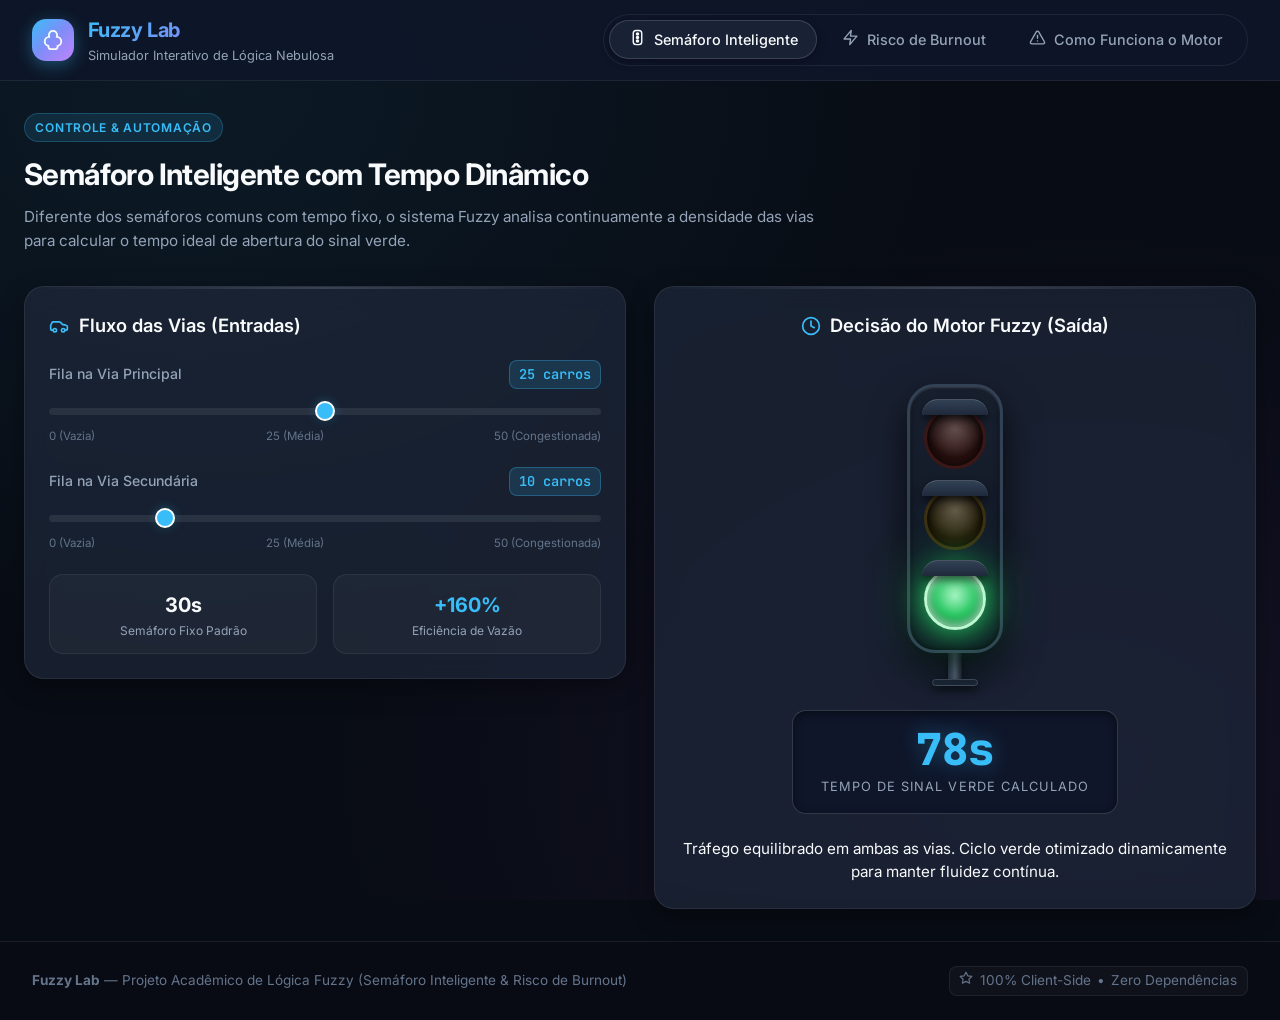
==== index.html @ ca307d5a "feat(fuzzy-engine): implement interactive fuzzy logic system with traffic control and burnout assess" ====
<!DOCTYPE html>
<html lang="pt-BR">
<head>
  <meta charset="UTF-8">
  <meta name="viewport" content="width=device-width, initial-scale=1.0">
  <title>Fuzzy Lab - Sistema Interativo de Lógica Nebulosa</title>
  <meta name="description" content="Laboratório interativo de Lógica Fuzzy aplicando inferência de Mamdani e Centróide em Semáforo Inteligente e Detector de Burnout.">
  <link rel="preconnect" href="https://fonts.googleapis.com">
  <link rel="preconnect" href="https://fonts.gstatic.com" crossorigin>
  <link href="https://fonts.googleapis.com/css2?family=Inter:wght@400;500;600;700;800&family=JetBrains+Mono:wght@500;700&display=swap" rel="stylesheet">
  <link rel="stylesheet" href="css/variables.css">
  <link rel="stylesheet" href="css/base.css">
  <link rel="stylesheet" href="css/components.css">
</head>
<body>
  <!-- Cabeçalho Principal -->
  <header class="app-header">
    <div class="header-container">
      <div class="brand-wrapper">
        <div class="brand-icon" aria-hidden="true">
          <svg width="22" height="22" viewBox="0 0 24 24" fill="none" stroke="currentColor" stroke-width="2" stroke-linecap="round" stroke-linejoin="round">
            <path d="M12 2a4.5 4.5 0 0 0-4.5 4.5c0 .76.19 1.48.52 2.11A5 5 0 0 0 3 13.5a5 5 0 0 0 4 4.9v.6a3 3 0 0 0 3 3h4a3 3 0 0 0 3-3v-.6a5 5 0 0 0 4-4.9 5 5 0 0 0-5.02-4.89c.33-.63.52-1.35.52-2.11A4.5 4.5 0 0 0 12 2z"/>
          </svg>
        </div>
        <div>
          <h1 class="brand-title">Fuzzy Lab</h1>
          <span class="brand-subtitle">Simulador Interativo de Lógica Nebulosa</span>
        </div>
      </div>
      <nav class="nav-tabs" aria-label="Navegação dos Módulos">
        <button class="tab-button active" id="tab-traffic" data-target="view-traffic" type="button">
          <span class="tab-icon">
            <svg width="17" height="17" viewBox="0 0 24 24" fill="none" stroke="currentColor" stroke-width="2" stroke-linecap="round" stroke-linejoin="round">
              <rect x="6" y="2" width="12" height="20" rx="4"/>
              <circle cx="12" cy="7" r="1.5" fill="currentColor"/>
              <circle cx="12" cy="12" r="1.5" fill="currentColor"/>
              <circle cx="12" cy="17" r="1.5" fill="currentColor"/>
            </svg>
          </span>
          Semáforo Inteligente
        </button>
        <button class="tab-button" id="tab-burnout" data-target="view-burnout" type="button">
          <span class="tab-icon">
            <svg width="17" height="17" viewBox="0 0 24 24" fill="none" stroke="currentColor" stroke-width="2" stroke-linecap="round" stroke-linejoin="round">
              <polygon points="13 2 3 14 12 14 11 22 21 10 12 10 13 2"/>
            </svg>
          </span>
          Risco de Burnout
        </button>
        <button class="tab-button" id="tab-explain" data-target="view-explain" type="button">
          <span class="tab-icon">
            <svg width="17" height="17" viewBox="0 0 24 24" fill="none" stroke="currentColor" stroke-width="2" stroke-linecap="round" stroke-linejoin="round">
              <path d="m21.73 18-8-14a2 2 0 0 0-3.48 0l-8 14A2 2 0 0 0 4 21h16a2 2 0 0 0 1.73-3Z"/>
              <path d="M12 9v4"/>
              <path d="M12 17h.01"/>
            </svg>
          </span>
          Como Funciona o Motor
        </button>
      </nav>
    </div>
  </header>

  <!-- Conteúdo Principal -->
  <main class="app-main">
    <!-- MÓDULO 1: SEMÁFORO INTELIGENTE -->
    <section class="module-view active" id="view-traffic" aria-labelledby="title-traffic">
      <header class="module-header">
        <span class="module-tag tag-control">Controle & Automação</span>
        <h2 class="module-title" id="title-traffic">Semáforo Inteligente com Tempo Dinâmico</h2>
        <p class="module-desc">
          Diferente dos semáforos comuns com tempo fixo, o sistema Fuzzy analisa continuamente a densidade das vias para calcular o tempo ideal de abertura do sinal verde.
        </p>
      </header>

      <div class="module-grid">
        <!-- Controles de Entrada -->
        <article class="panel-card">
          <h3 class="panel-title">
            <svg class="panel-title-icon" width="20" height="20" viewBox="0 0 24 24" fill="none" stroke="currentColor" stroke-width="2" stroke-linecap="round" stroke-linejoin="round">
              <path d="M19 17h2c.6 0 1-.4 1-1v-3c0-.9-.7-1.7-1.5-1.9C18.7 10.6 16 10 16 10s-1.3-1.4-2.2-2.3c-.5-.4-1.1-.7-1.8-.7H5c-.6 0-1.1.4-1.4.9l-1.4 2.9C2.1 11.2 2 11.6 2 12v4c0 .6.4 1 1 1h2"/>
              <circle cx="7" cy="17" r="2"/>
              <circle cx="17" cy="17" r="2"/>
            </svg>
            Fluxo das Vias (Entradas)
          </h3>
          
          <div class="control-group">
            <div class="control-header">
              <label for="traffic-main-input" class="control-label">Fila na Via Principal</label>
              <span class="control-value-badge" id="traffic-main-val">25 carros</span>
            </div>
            <input type="range" id="traffic-main-input" class="slider-input" min="0" max="50" value="25">
            <div class="slider-ticks">
              <span>0 (Vazia)</span>
              <span>25 (Média)</span>
              <span>50 (Congestionada)</span>
            </div>
          </div>

          <div class="control-group">
            <div class="control-header">
              <label for="traffic-sec-input" class="control-label">Fila na Via Secundária</label>
              <span class="control-value-badge" id="traffic-sec-val">10 carros</span>
            </div>
            <input type="range" id="traffic-sec-input" class="slider-input" min="0" max="50" value="10">
            <div class="slider-ticks">
              <span>0 (Vazia)</span>
              <span>25 (Média)</span>
              <span>50 (Congestionada)</span>
            </div>
          </div>

          <div class="comparison-grid">
            <div class="metric-pill">
              <div class="metric-num" id="metric-fixed-time">30s</div>
              <div class="metric-sub">Semáforo Fixo Padrão</div>
            </div>
            <div class="metric-pill">
              <div class="metric-num" id="metric-diff-percent">+50%</div>
              <div class="metric-sub">Eficiência de Vazão</div>
            </div>
          </div>
        </article>

        <!-- Saída Visual & Semáforo -->
        <article class="panel-card traffic-display-card">
          <h3 class="panel-title">
            <svg class="panel-title-icon" width="20" height="20" viewBox="0 0 24 24" fill="none" stroke="currentColor" stroke-width="2" stroke-linecap="round" stroke-linejoin="round">
              <circle cx="12" cy="12" r="10"/>
              <polyline points="12 6 12 12 16 14"/>
            </svg>
            Decisão do Motor Fuzzy (Saída)
          </h3>

          <div class="traffic-assembly" aria-label="Semáforo em funcionamento">
            <div class="traffic-housing">
              <div class="light-slot">
                <div class="light-visor"></div>
                <div class="traffic-light red" id="light-red"></div>
              </div>
              <div class="light-slot">
                <div class="light-visor"></div>
                <div class="traffic-light yellow" id="light-yellow"></div>
              </div>
              <div class="light-slot">
                <div class="light-visor"></div>
                <div class="traffic-light green active" id="light-green"></div>
              </div>
            </div>
            <div class="traffic-pole"></div>
            <div class="traffic-base"></div>
          </div>

          <div class="countdown-box">
            <div class="countdown-val" id="traffic-green-time">45s</div>
            <div class="countdown-label">Tempo de Sinal Verde Calculado</div>
          </div>

          <p class="diag-body" id="traffic-status-desc">
            Via principal com fluxo moderado e secundária fluindo bem. Sinal verde ajustado para vazão contínua.
          </p>
        </article>
      </div>
    </section>

    <!-- MÓDULO 2: DETECTOR DE BURNOUT -->
    <section class="module-view" id="view-burnout" aria-labelledby="title-burnout">
      <header class="module-header">
        <span class="module-tag tag-decision">Sistemas Especialistas & Decisão</span>
        <h2 class="module-title" id="title-burnout">Detector de Sobrecarga e Risco de Burnout</h2>
        <p class="module-desc">
          Avalia a rotina do estudante ou desenvolvedor combinando sono, acúmulo de prazos e exposição a telas para inferir o nível subjetivo de estresse cognitivo.
        </p>
      </header>

      <div class="module-grid">
        <!-- Entradas do Usuário -->
        <article class="panel-card">
          <h3 class="panel-title">
            <svg class="panel-title-icon" width="20" height="20" viewBox="0 0 24 24" fill="none" stroke="currentColor" stroke-width="2" stroke-linecap="round" stroke-linejoin="round">
              <line x1="18" y1="20" x2="18" y2="10"/>
              <line x1="12" y1="20" x2="12" y2="4"/>
              <line x1="6" y1="20" x2="6" y2="14"/>
            </svg>
            Variáveis da Rotina (Entradas)
          </h3>

          <div class="control-group">
            <div class="control-header">
              <label for="burnout-sleep-input" class="control-label">Horas de Sono na Noite Anterior</label>
              <span class="control-value-badge" id="burnout-sleep-val">6.0h</span>
            </div>
            <input type="range" id="burnout-sleep-input" class="slider-input" min="0" max="12" step="0.5" value="6">
            <div class="slider-ticks">
              <span>0h (Crítico)</span>
              <span>7h (Ideal)</span>
              <span>12h (Excessivo)</span>
            </div>
          </div>

          <div class="control-group">
            <div class="control-header">
              <label for="burnout-tasks-input" class="control-label">Prazos e Entregas nos Próximos Dias</label>
              <span class="control-value-badge" id="burnout-tasks-val">4 tarefas</span>
            </div>
            <input type="range" id="burnout-tasks-input" class="slider-input" min="0" max="10" step="1" value="4">
            <div class="slider-ticks">
              <span>0 (Tranquilo)</span>
              <span>5 (Moderado)</span>
              <span>10 (Caótico)</span>
            </div>
          </div>

          <div class="control-group">
            <div class="control-header">
              <label for="burnout-screen-input" class="control-label">Horas de Tela / Estudo Contínuo Hoje</label>
              <span class="control-value-badge" id="burnout-screen-val">8.0h</span>
            </div>
            <input type="range" id="burnout-screen-input" class="slider-input" min="0" max="14" step="0.5" value="8">
            <div class="slider-ticks">
              <span>0h (Leve)</span>
              <span>7h (Normal)</span>
              <span>14h (Extremo)</span>
            </div>
          </div>
        </article>

        <!-- Medidor em Arco e Diagnóstico -->
        <article class="panel-card">
          <h3 class="panel-title">
            <svg class="panel-title-icon" width="20" height="20" viewBox="0 0 24 24" fill="none" stroke="currentColor" stroke-width="2" stroke-linecap="round" stroke-linejoin="round">
              <polygon points="13 2 3 14 12 14 11 22 21 10 12 10 13 2"/>
            </svg>
            Nível de Risco Calculado (Saída)
          </h3>

          <div class="gauge-wrapper">
            <svg class="gauge-svg" viewBox="0 0 200 120">
              <defs>
                <linearGradient id="gaugeGradient" x1="0%" y1="0%" x2="100%" y2="0%">
                  <stop offset="0%" stop-color="#10b981" />
                  <stop offset="50%" stop-color="#f59e0b" />
                  <stop offset="100%" stop-color="#ef4444" />
                </linearGradient>
              </defs>
              <path class="gauge-meter-path" d="M 20 100 A 80 80 0 0 1 180 100" />
              <path class="gauge-progress-path" id="gauge-progress" d="M 20 100 A 80 80 0 0 1 180 100" stroke-dasharray="251.2" stroke-dashoffset="125.6" />
            </svg>
            <div class="gauge-readout">
              <div class="gauge-percent" id="burnout-percent">50%</div>
              <span class="gauge-status-badge status-med" id="burnout-badge">Moderado</span>
            </div>
          </div>

          <div class="diag-card">
            <h4 class="diag-title">
              <svg class="diag-title-icon" width="17" height="17" viewBox="0 0 24 24" fill="none" stroke="currentColor" stroke-width="2" stroke-linecap="round" stroke-linejoin="round">
                <path d="M15 14c.2-1 .7-1.7 1.5-2.5 1-.9 1.5-2.2 1.5-3.5A6 6 0 0 0 6 8c0 1 .2 2.2 1.5 3.5.7.7 1.3 1.5 1.5 2.5"/>
                <path d="M9 18h6"/>
                <path d="M10 22h4"/>
              </svg>
              Diagnóstico do Sistema
            </h4>
            <p class="diag-body" id="burnout-advice">
              Você está em um nível moderado de esforço. As horas de tela começam a pesar sobre a noite de sono. Faça pausas ativas de 10 minutos a cada hora.
            </p>
          </div>
        </article>
      </div>
    </section>

    <!-- MÓDULO 3: COMO FUNCIONA O MOTOR FUZZY -->
    <section class="module-view" id="view-explain" aria-labelledby="title-explain">
      <header class="module-header">
        <span class="module-tag tag-edu">Fundamentos Teóricos</span>
        <h2 class="module-title" id="title-explain">Por Dentro da Inferência Nebulosa</h2>
        <p class="module-desc">
          Visualize a matemática acontecendo: como valores numéricos são convertidos em graus de pertinência (Fuzzificação), passam pelas regras de Mamdani e geram a decisão por Centróide.
        </p>
      </header>

      <div class="module-grid">
        <!-- Gráficos de Pertinência -->
        <article class="panel-card">
          <h3 class="panel-title">
            <svg class="panel-title-icon" width="20" height="20" viewBox="0 0 24 24" fill="none" stroke="currentColor" stroke-width="2" stroke-linecap="round" stroke-linejoin="round">
              <path d="m3 3 7 7 4-4 7 7"/>
              <path d="M14 6h7v7"/>
            </svg>
            Curvas de Pertinência em Tempo Real
          </h3>
          <div class="canvas-wrapper">
            <canvas id="canvas-membership" width="500" height="220"></canvas>
          </div>
          <p class="metric-sub">
            A linha vertical móvel indica o valor exato selecionado e como ele ativa simultaneamente múltiplos conjuntos fuzzy com diferentes intensidades.
          </p>
        </article>

        <!-- Regras Ativas -->
        <article class="panel-card">
          <h3 class="panel-title">
            <svg class="panel-title-icon" width="20" height="20" viewBox="0 0 24 24" fill="none" stroke="currentColor" stroke-width="2" stroke-linecap="round" stroke-linejoin="round">
              <path d="M16 4h2a2 2 0 0 1 2 2v14a2 2 0 0 1-2 2H6a2 2 0 0 1-2-2V6a2 2 0 0 1 2-2h2"/>
              <rect x="8" y="2" width="8" height="4" rx="1" ry="1"/>
              <path d="m9 14 2 2 4-4"/>
            </svg>
            Inspetor de Regras de Mamdani
          </h3>
          <div class="rules-list" id="active-rules-container">
            <!-- Injetado dinamicamente via JS -->
          </div>
        </article>
      </div>
    </section>
  </main>

  <!-- Rodapé -->
  <footer class="app-footer">
    <div class="footer-content">
      <div>
        <strong>Fuzzy Lab</strong> — Projeto Acadêmico de Lógica Fuzzy (Semáforo Inteligente & Risco de Burnout)
      </div>
      <div class="footer-badge">
        <span class="footer-icon">
          <svg width="14" height="14" viewBox="0 0 24 24" fill="none" stroke="currentColor" stroke-width="2" stroke-linecap="round" stroke-linejoin="round">
            <polygon points="12 2 15.09 8.26 22 9.27 17 14.14 18.18 21.02 12 17.77 5.82 21.02 7 14.14 2 9.27 8.91 8.26 12 2"/>
          </svg>
        </span>
        <span>100% Client-Side</span>
        <span>•</span>
        <span>Zero Dependências</span>
      </div>
    </div>
  </footer>

  <!-- Scripts (100% offline & zero-CORS compatible) -->
  <script src="js/bundle.js"></script>
</body>
</html>
---- css/variables.css ----
/* ==========================================================================
   Fuzzy Lab Web - Design Tokens & Variables
   ========================================================================== */

:root {
  /* Color Palette - Premium Dark Theme */
  --bg-app: #080c14;
  --bg-surface: #0f172a;
  --bg-surface-elevated: rgba(30, 41, 59, 0.7);
  --bg-surface-hover: rgba(51, 65, 85, 0.75);
  --bg-glass: rgba(15, 23, 42, 0.85);

  /* Borders & Dividers */
  --border-subtle: rgba(255, 255, 255, 0.07);
  --border-medium: rgba(255, 255, 255, 0.15);
  --border-focus: #38bdf8;

  /* Typography Colors */
  --text-main: #f8fafc;
  --text-muted: #94a3b8;
  --text-dim: #64748b;
  --text-inverse: #020617;

  /* Accent & Status Colors */
  --color-primary: #38bdf8;
  --color-primary-glow: rgba(56, 189, 248, 0.35);
  --color-success: #10b981;
  --color-success-glow: rgba(16, 185, 129, 0.35);
  --color-warning: #f59e0b;
  --color-warning-glow: rgba(245, 158, 11, 0.35);
  --color-danger: #ef4444;
  --color-danger-glow: rgba(239, 68, 68, 0.35);
  --color-purple: #a855f7;
  --color-purple-glow: rgba(168, 85, 247, 0.35);

  /* Gradients */
  --gradient-brand: linear-gradient(135deg, #38bdf8 0%, #818cf8 50%, #c084fc 100%);
  --gradient-card: linear-gradient(145deg, rgba(30, 41, 59, 0.6) 0%, rgba(15, 23, 42, 0.8) 100%);
  --gradient-traffic-green: radial-gradient(circle, #22c55e 20%, #15803d 80%);
  --gradient-traffic-yellow: radial-gradient(circle, #eab308 20%, #a16207 80%);
  --gradient-traffic-red: radial-gradient(circle, #ef4444 20%, #b91c1c 80%);

  /* Shadows */
  --shadow-sm: 0 2px 8px rgba(0, 0, 0, 0.25);
  --shadow-md: 0 8px 24px rgba(0, 0, 0, 0.35);
  --shadow-lg: 0 16px 40px rgba(0, 0, 0, 0.5);
  --shadow-glow: 0 0 24px var(--color-primary-glow);

  /* Typography */
  --font-family: 'Inter', -apple-system, BlinkMacSystemFont, 'Segoe UI', Roboto, sans-serif;
  --font-mono: 'JetBrains Mono', 'Fira Code', monospace;

  /* Sizing & Spacing */
  --radius-sm: 8px;
  --radius-md: 14px;
  --radius-lg: 20px;
  --radius-full: 9999px;
  --transition-fast: 0.18s cubic-bezier(0.4, 0, 0.2, 1);
  --transition-smooth: 0.3s cubic-bezier(0.16, 1, 0.3, 1);
}
---- css/base.css ----
/* ==========================================================================
   Fuzzy Lab Web - Base & Layout Styles
   ========================================================================== */

*, *::before, *::after {
  box-sizing: border-box;
  margin: 0;
  padding: 0;
}

html {
  font-size: 16px;
  scroll-behavior: smooth;
  color-scheme: dark;
}

body {
  font-family: var(--font-family);
  background-color: var(--bg-app);
  color: var(--text-main);
  line-height: 1.6;
  min-height: 100vh;
  display: flex;
  flex-direction: column;
  background-image: 
    radial-gradient(at 15% 10%, rgba(56, 189, 248, 0.08) 0px, transparent 50%),
    radial-gradient(at 85% 85%, rgba(168, 85, 247, 0.08) 0px, transparent 50%);
  background-attachment: fixed;
}

/* Header & Brand */
.app-header {
  border-bottom: 1px solid var(--border-subtle);
  background: var(--bg-glass);
  backdrop-filter: blur(16px);
  position: sticky;
  top: 0;
  z-index: 100;
  padding: 0.85rem 2rem;
}

.header-container {
  max-width: 1280px;
  margin: 0 auto;
  display: flex;
  align-items: center;
  justify-content: space-between;
  flex-wrap: wrap;
  gap: 1rem;
}

.brand-wrapper {
  display: flex;
  align-items: center;
  gap: 0.85rem;
}

.brand-icon {
  width: 42px;
  height: 42px;
  border-radius: var(--radius-md);
  background: var(--gradient-brand);
  display: grid;
  place-items: center;
  font-size: 1.35rem;
  box-shadow: 0 4px 16px var(--color-primary-glow);
}

.brand-title {
  font-size: 1.25rem;
  font-weight: 700;
  letter-spacing: -0.02em;
  background: var(--gradient-brand);
  -webkit-background-clip: text;
  -webkit-text-fill-color: transparent;
}

.brand-subtitle {
  font-size: 0.8rem;
  color: var(--text-muted);
  display: block;
}

/* Navigation Tabs */
.nav-tabs {
  display: flex;
  gap: 0.4rem;
  background: rgba(15, 23, 42, 0.6);
  padding: 0.35rem;
  border-radius: var(--radius-full);
  border: 1px solid var(--border-subtle);
}

.tab-button {
  background: transparent;
  border: none;
  color: var(--text-muted);
  font-family: var(--font-family);
  font-size: 0.9rem;
  font-weight: 500;
  padding: 0.5rem 1.15rem;
  border-radius: var(--radius-full);
  cursor: pointer;
  display: flex;
  align-items: center;
  gap: 0.5rem;
  transition: all var(--transition-fast);
}

.tab-button:hover {
  color: var(--text-main);
  background: rgba(255, 255, 255, 0.05);
}

.tab-button.active {
  color: var(--text-main);
  background: var(--bg-surface-elevated);
  box-shadow: 0 2px 10px rgba(0, 0, 0, 0.3);
  border: 1px solid var(--border-medium);
}

.tab-icon {
  font-size: 1.05rem;
}

/* Main Container & Module Views */
.app-main {
  flex: 1;
  max-width: 1280px;
  width: 100%;
  margin: 0 auto;
  padding: 2rem 1.5rem;
}

.module-view {
  display: none;
  animation: fadeIn 0.35s ease-in-out;
}

.module-view.active {
  display: block;
}

@keyframes fadeIn {
  from { opacity: 0; transform: translateY(6px); }
  to { opacity: 1; transform: translateY(0); }
}

/* Section Headers */
.module-header {
  margin-bottom: 2rem;
  text-align: left;
}

.module-tag {
  display: inline-flex;
  align-items: center;
  gap: 0.35rem;
  font-size: 0.75rem;
  font-weight: 600;
  text-transform: uppercase;
  letter-spacing: 0.06em;
  padding: 0.25rem 0.65rem;
  border-radius: var(--radius-full);
  margin-bottom: 0.6rem;
}

.tag-control {
  background: rgba(56, 189, 248, 0.12);
  color: var(--color-primary);
  border: 1px solid rgba(56, 189, 248, 0.25);
}

.tag-decision {
  background: rgba(168, 85, 247, 0.12);
  color: var(--color-purple);
  border: 1px solid rgba(168, 85, 247, 0.25);
}

.tag-edu {
  background: rgba(16, 185, 129, 0.12);
  color: var(--color-success);
  border: 1px solid rgba(16, 185, 129, 0.25);
}

.module-title {
  font-size: 1.85rem;
  font-weight: 700;
  letter-spacing: -0.02em;
  margin-bottom: 0.4rem;
}

.module-desc {
  color: var(--text-muted);
  font-size: 0.95rem;
  max-width: 800px;
}

/* Footer */
.app-footer {
  border-top: 1px solid var(--border-subtle);
  background: rgba(8, 12, 20, 0.8);
  padding: 1.5rem 2rem;
  margin-top: auto;
}

.footer-content {
  max-width: 1280px;
  margin: 0 auto;
  display: flex;
  justify-content: space-between;
  align-items: center;
  flex-wrap: wrap;
  gap: 1rem;
  font-size: 0.85rem;
  color: var(--text-dim);
}

.footer-badge {
  display: inline-flex;
  align-items: center;
  gap: 0.4rem;
  background: rgba(255, 255, 255, 0.03);
  padding: 0.2rem 0.6rem;
  border-radius: var(--radius-sm);
  border: 1px solid var(--border-subtle);
}

@media (max-width: 768px) {
  .app-header { padding: 0.75rem 1rem; }
  .header-container { justify-content: center; }
  .nav-tabs { width: 100%; justify-content: center; overflow-x: auto; }
  .app-main { padding: 1.25rem 1rem; }
  .footer-content { flex-direction: column; text-align: center; }
}
---- css/components.css ----
/* ==========================================================================
   Fuzzy Lab Web - Component Styles (Sliders, Gauges, Traffic Light, Cards)
   ========================================================================== */

/* Grid Layouts */
.module-grid {
  display: grid;
  grid-template-columns: 1fr 1fr;
  gap: 1.75rem;
  align-items: start;
}

@media (max-width: 992px) {
  .module-grid {
    grid-template-columns: 1fr;
  }
}

/* Glass Panels / Cards */
.panel-card {
  background: var(--bg-surface-elevated);
  backdrop-filter: blur(12px);
  border: 1px solid var(--border-subtle);
  border-radius: var(--radius-lg);
  padding: 1.5rem;
  box-shadow: var(--shadow-md);
  position: relative;
  overflow: hidden;
}

.panel-card::before {
  content: '';
  position: absolute;
  top: 0;
  left: 0;
  right: 0;
  height: 2px;
  background: linear-gradient(90deg, transparent, rgba(255, 255, 255, 0.15), transparent);
}

.panel-title {
  font-size: 1.15rem;
  font-weight: 600;
  margin-bottom: 1.25rem;
  display: flex;
  align-items: center;
  gap: 0.6rem;
  color: var(--text-main);
}

.panel-title-icon {
  color: var(--color-primary);
  display: inline-flex;
  align-items: center;
}

/* Control Groups & Sliders */
.control-group {
  margin-bottom: 1.35rem;
}

.control-header {
  display: flex;
  justify-content: space-between;
  align-items: center;
  margin-bottom: 0.5rem;
}

.control-label {
  font-size: 0.88rem;
  font-weight: 500;
  color: var(--text-muted);
}

.control-value-badge {
  font-family: var(--font-mono);
  font-size: 0.85rem;
  font-weight: 600;
  background: rgba(56, 189, 248, 0.15);
  color: var(--color-primary);
  padding: 0.15rem 0.55rem;
  border-radius: var(--radius-sm);
  border: 1px solid rgba(56, 189, 248, 0.3);
}

.slider-input {
  -webkit-appearance: none;
  appearance: none;
  width: 100%;
  height: 7px;
  background: rgba(255, 255, 255, 0.08);
  border-radius: var(--radius-full);
  outline: none;
  transition: all var(--transition-fast);
}

.slider-input::-webkit-slider-thumb {
  -webkit-appearance: none;
  appearance: none;
  width: 20px;
  height: 20px;
  border-radius: 50%;
  background: #38bdf8;
  cursor: pointer;
  box-shadow: 0 0 10px var(--color-primary-glow), 0 2px 4px rgba(0, 0, 0, 0.4);
  border: 2px solid #ffffff;
  transition: transform var(--transition-fast), box-shadow var(--transition-fast);
}

.slider-input::-webkit-slider-thumb:hover {
  transform: scale(1.15);
  box-shadow: 0 0 16px var(--color-primary-glow);
}

.slider-ticks {
  display: flex;
  justify-content: space-between;
  font-size: 0.72rem;
  color: var(--text-dim);
  margin-top: 0.3rem;
}

/* ==========================================================================
   Realistic Traffic Light Widget with Visors & Metallic Mount
   ========================================================================== */
.traffic-display-card {
  display: flex;
  flex-direction: column;
  align-items: center;
  text-align: center;
  gap: 1.5rem;
}

.traffic-assembly {
  display: flex;
  flex-direction: column;
  align-items: center;
}

.traffic-housing {
  background: linear-gradient(180deg, #18202f 0%, #0f1724 100%);
  border: 3px solid #334155;
  border-radius: 28px;
  padding: 1.25rem 0.95rem;
  display: flex;
  flex-direction: column;
  gap: 1.15rem;
  box-shadow: 
    0 16px 36px rgba(0, 0, 0, 0.7),
    inset 0 1px 2px rgba(255, 255, 255, 0.15),
    inset 0 -2px 6px rgba(0, 0, 0, 0.6);
  width: 96px;
  position: relative;
  z-index: 2;
}

/* Individual Light Slot with Realistic Hood/Visor */
.light-slot {
  position: relative;
  display: flex;
  flex-direction: column;
  align-items: center;
}

.light-visor {
  position: absolute;
  top: -8px;
  width: 66px;
  height: 16px;
  border-top-left-radius: 33px;
  border-top-right-radius: 33px;
  background: linear-gradient(180deg, #334155 0%, #1e293b 100%);
  border-top: 1px solid rgba(255, 255, 255, 0.2);
  box-shadow: 0 4px 8px rgba(0, 0, 0, 0.6);
  z-index: 3;
}

.traffic-light {
  width: 62px;
  height: 62px;
  border-radius: 50%;
  border: 3px solid #0b0f19;
  position: relative;
  transition: all var(--transition-smooth);
  box-shadow: inset 0 3px 8px rgba(0, 0, 0, 0.8);
  overflow: hidden;
}

/* Fresnel Lens Grid Texture */
.traffic-light::after {
  content: '';
  position: absolute;
  inset: 0;
  border-radius: 50%;
  background: radial-gradient(circle at 50% 35%, rgba(255, 255, 255, 0.25) 0%, transparent 60%);
  pointer-events: none;
}

/* Unlit Glass Lenses */
.traffic-light.red {
  background: radial-gradient(circle, #2d1212 25%, #180808 85%);
  border-color: #3b1717;
}

.traffic-light.yellow {
  background: radial-gradient(circle, #2d240d 25%, #181205 85%);
  border-color: #3d3110;
}

.traffic-light.green {
  background: radial-gradient(circle, #0e2a1a 25%, #06140c 85%);
  border-color: #123d24;
}

/* Lit / Active States with Luminous Bloom */
.traffic-light.red.active {
  background: radial-gradient(circle at 50% 45%, #ff7171 0%, #ef4444 45%, #991b1b 100%);
  border-color: #ff9999;
  box-shadow: 
    0 0 24px #ef4444, 
    0 0 50px rgba(239, 68, 68, 0.6), 
    inset 0 0 12px rgba(255, 255, 255, 0.8);
}

.traffic-light.yellow.active {
  background: radial-gradient(circle at 50% 45%, #fef08a 0%, #eab308 45%, #854d0e 100%);
  border-color: #fef08a;
  box-shadow: 
    0 0 24px #eab308, 
    0 0 50px rgba(234, 179, 8, 0.6), 
    inset 0 0 12px rgba(255, 255, 255, 0.8);
}

.traffic-light.green.active {
  background: radial-gradient(circle at 50% 45%, #86efac 0%, #22c55e 45%, #14532d 100%);
  border-color: #bbf7d0;
  box-shadow: 
    0 0 28px #22c55e, 
    0 0 55px rgba(34, 197, 94, 0.65), 
    inset 0 0 12px rgba(255, 255, 255, 0.8);
}

/* Mounting Pole & Base */
.traffic-pole {
  width: 14px;
  height: 28px;
  background: linear-gradient(90deg, #334155 0%, #64748b 50%, #1e293b 100%);
  margin-top: -2px;
  box-shadow: 0 4px 8px rgba(0, 0, 0, 0.5);
}

.traffic-base {
  width: 46px;
  height: 7px;
  background: #1e293b;
  border-radius: 4px;
  border: 1px solid #475569;
  box-shadow: 0 4px 10px rgba(0, 0, 0, 0.6);
}

/* Digital Countdown Display Box */
.countdown-box {
  background: rgba(15, 23, 42, 0.9);
  border: 1px solid var(--border-medium);
  border-radius: var(--radius-md);
  padding: 1rem 1.75rem;
  text-align: center;
  box-shadow: inset 0 2px 8px rgba(0,0,0,0.5);
}

.countdown-val {
  font-family: var(--font-mono);
  font-size: 2.75rem;
  font-weight: 800;
  color: #38bdf8;
  text-shadow: 0 0 20px var(--color-primary-glow);
  line-height: 1;
}

.countdown-label {
  font-size: 0.8rem;
  text-transform: uppercase;
  letter-spacing: 0.08em;
  color: var(--text-muted);
  margin-top: 0.35rem;
}

/* Comparison Metric Box */
.comparison-grid {
  display: grid;
  grid-template-columns: 1fr 1fr;
  gap: 1rem;
  width: 100%;
}

.metric-pill {
  background: rgba(255, 255, 255, 0.03);
  border: 1px solid var(--border-subtle);
  border-radius: var(--radius-md);
  padding: 0.85rem;
  text-align: center;
}

.metric-num {
  font-size: 1.25rem;
  font-weight: 700;
  color: var(--text-main);
}

.metric-sub {
  font-size: 0.75rem;
  color: var(--text-muted);
}

/* Burnout Gauge Widget */
.gauge-wrapper {
  position: relative;
  width: 240px;
  height: 140px;
  margin: 0 auto;
}

.gauge-svg {
  width: 100%;
  height: 100%;
  overflow: visible;
}

.gauge-meter-path {
  fill: none;
  stroke: rgba(255, 255, 255, 0.08);
  stroke-width: 18;
  stroke-linecap: round;
}

.gauge-progress-path {
  fill: none;
  stroke: url(#gaugeGradient);
  stroke-width: 18;
  stroke-linecap: round;
  transition: stroke-dashoffset 0.6s cubic-bezier(0.16, 1, 0.3, 1), stroke 0.4s ease;
}

.gauge-readout {
  position: absolute;
  bottom: 0;
  left: 50%;
  transform: translateX(-50%);
  text-align: center;
}

.gauge-percent {
  font-family: var(--font-mono);
  font-size: 2.5rem;
  font-weight: 800;
  line-height: 1;
  color: var(--text-main);
}

.gauge-status-badge {
  display: inline-block;
  font-size: 0.82rem;
  font-weight: 700;
  text-transform: uppercase;
  letter-spacing: 0.05em;
  padding: 0.25rem 0.75rem;
  border-radius: var(--radius-full);
  margin-top: 0.4rem;
}

.status-low { background: rgba(16, 185, 129, 0.2); color: #34d399; border: 1px solid #10b981; }
.status-med { background: rgba(245, 158, 11, 0.2); color: #fbbf24; border: 1px solid #f59e0b; }
.status-high { background: rgba(239, 68, 68, 0.2); color: #f87171; border: 1px solid #ef4444; }

/* Diagnostic Card */
.diag-card {
  background: rgba(15, 23, 42, 0.6);
  border: 1px solid var(--border-subtle);
  border-radius: var(--radius-md);
  padding: 1.25rem;
  margin-top: 1.25rem;
}

.diag-title {
  font-size: 0.92rem;
  font-weight: 600;
  color: var(--text-muted);
  margin-bottom: 0.5rem;
  display: flex;
  align-items: center;
  gap: 0.5rem;
}

.diag-title-icon {
  color: var(--color-warning);
}

.diag-body {
  font-size: 0.95rem;
  color: var(--text-main);
  line-height: 1.5;
}

/* Rules Inspector & Badges */
.rules-list {
  display: flex;
  flex-direction: column;
  gap: 0.6rem;
  max-height: 380px;
  overflow-y: auto;
  padding-right: 0.4rem;
}

.rule-item {
  background: rgba(255, 255, 255, 0.02);
  border: 1px solid var(--border-subtle);
  border-radius: var(--radius-sm);
  padding: 0.65rem 0.9rem;
  font-size: 0.84rem;
  display: flex;
  justify-content: space-between;
  align-items: center;
  gap: 0.5rem;
  transition: all var(--transition-fast);
}

.rule-item.active {
  background: rgba(56, 189, 248, 0.08);
  border-color: rgba(56, 189, 248, 0.35);
}

.rule-weight-badge {
  font-family: var(--font-mono);
  font-size: 0.75rem;
  padding: 0.15rem 0.45rem;
  border-radius: var(--radius-sm);
  background: rgba(255, 255, 255, 0.06);
  color: var(--text-muted);
}

.rule-item.active .rule-weight-badge {
  background: #38bdf8;
  color: #020617;
  font-weight: 700;
}

/* Canvas Wrapper */
.canvas-wrapper {
  background: rgba(11, 15, 25, 0.85);
  border: 1px solid var(--border-subtle);
  border-radius: var(--radius-md);
  padding: 1rem;
  position: relative;
  width: 100%;
  margin-bottom: 1.25rem;
}

.canvas-wrapper canvas {
  width: 100%;
  height: 220px;
  display: block;
}
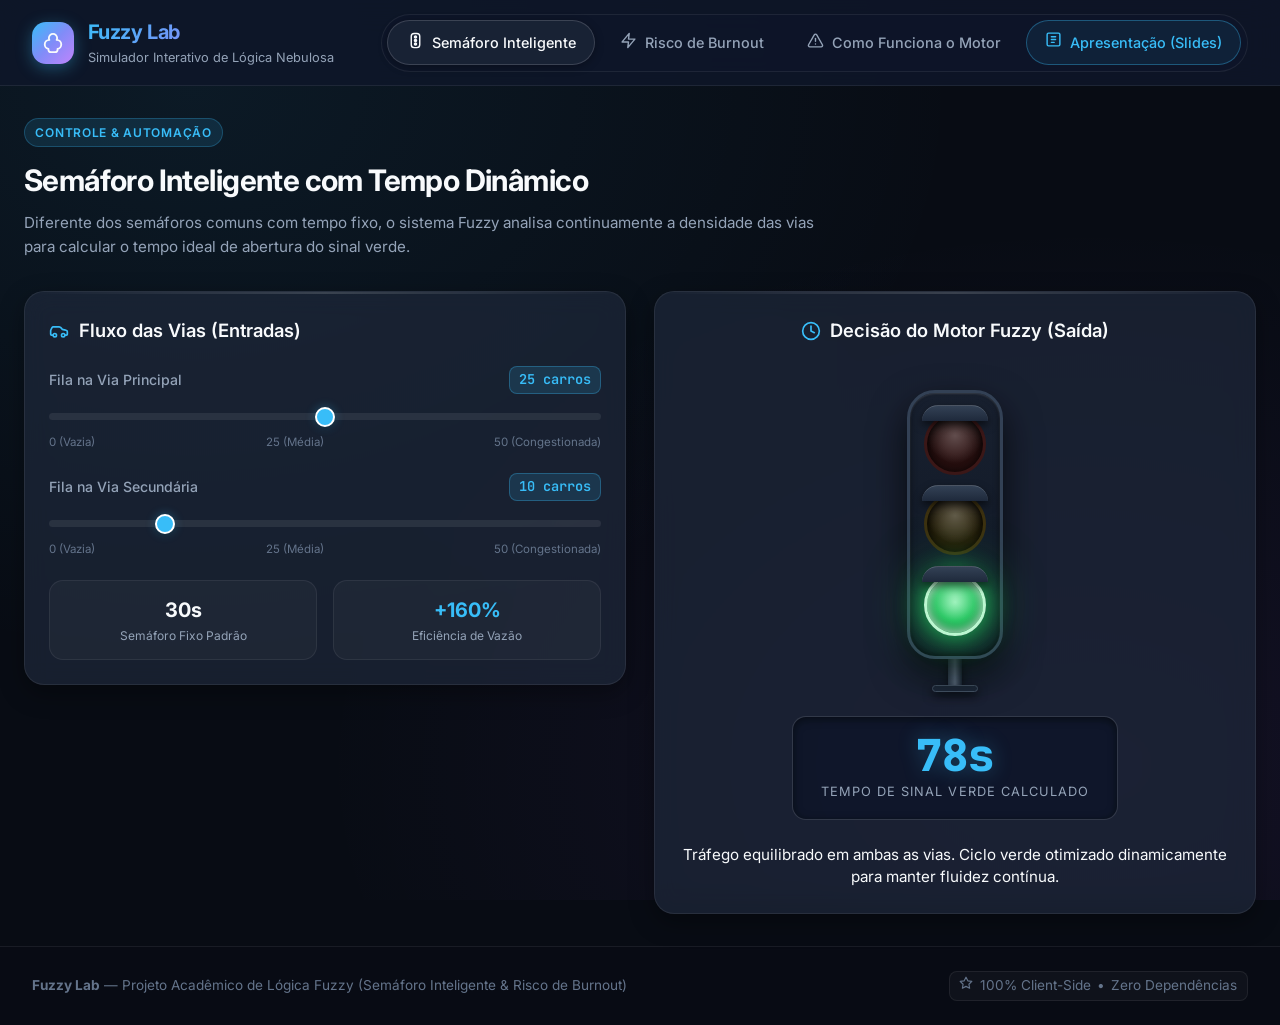
==== commit 7bedebfa: "feat(presentation): add interactive slides deck with PDF export and dark-mode styling" ====
--- a/index.html
+++ b/index.html
@@ -57,6 +57,17 @@
           </span>
           Como Funciona o Motor
         </button>
+        <a href="slides.html" class="tab-button" target="_blank" style="text-decoration: none; color: var(--color-primary); border: 1px solid rgba(56, 189, 248, 0.35); background: rgba(56, 189, 248, 0.08);">
+          <span class="tab-icon">
+            <svg width="17" height="17" viewBox="0 0 24 24" fill="none" stroke="currentColor" stroke-width="2" stroke-linecap="round" stroke-linejoin="round">
+              <rect width="18" height="18" x="3" y="3" rx="2"/>
+              <path d="M9 8h6"/>
+              <path d="M9 12h6"/>
+              <path d="M9 16h4"/>
+            </svg>
+          </span>
+          Apresentação (Slides)
+        </a>
       </nav>
     </div>
   </header>
